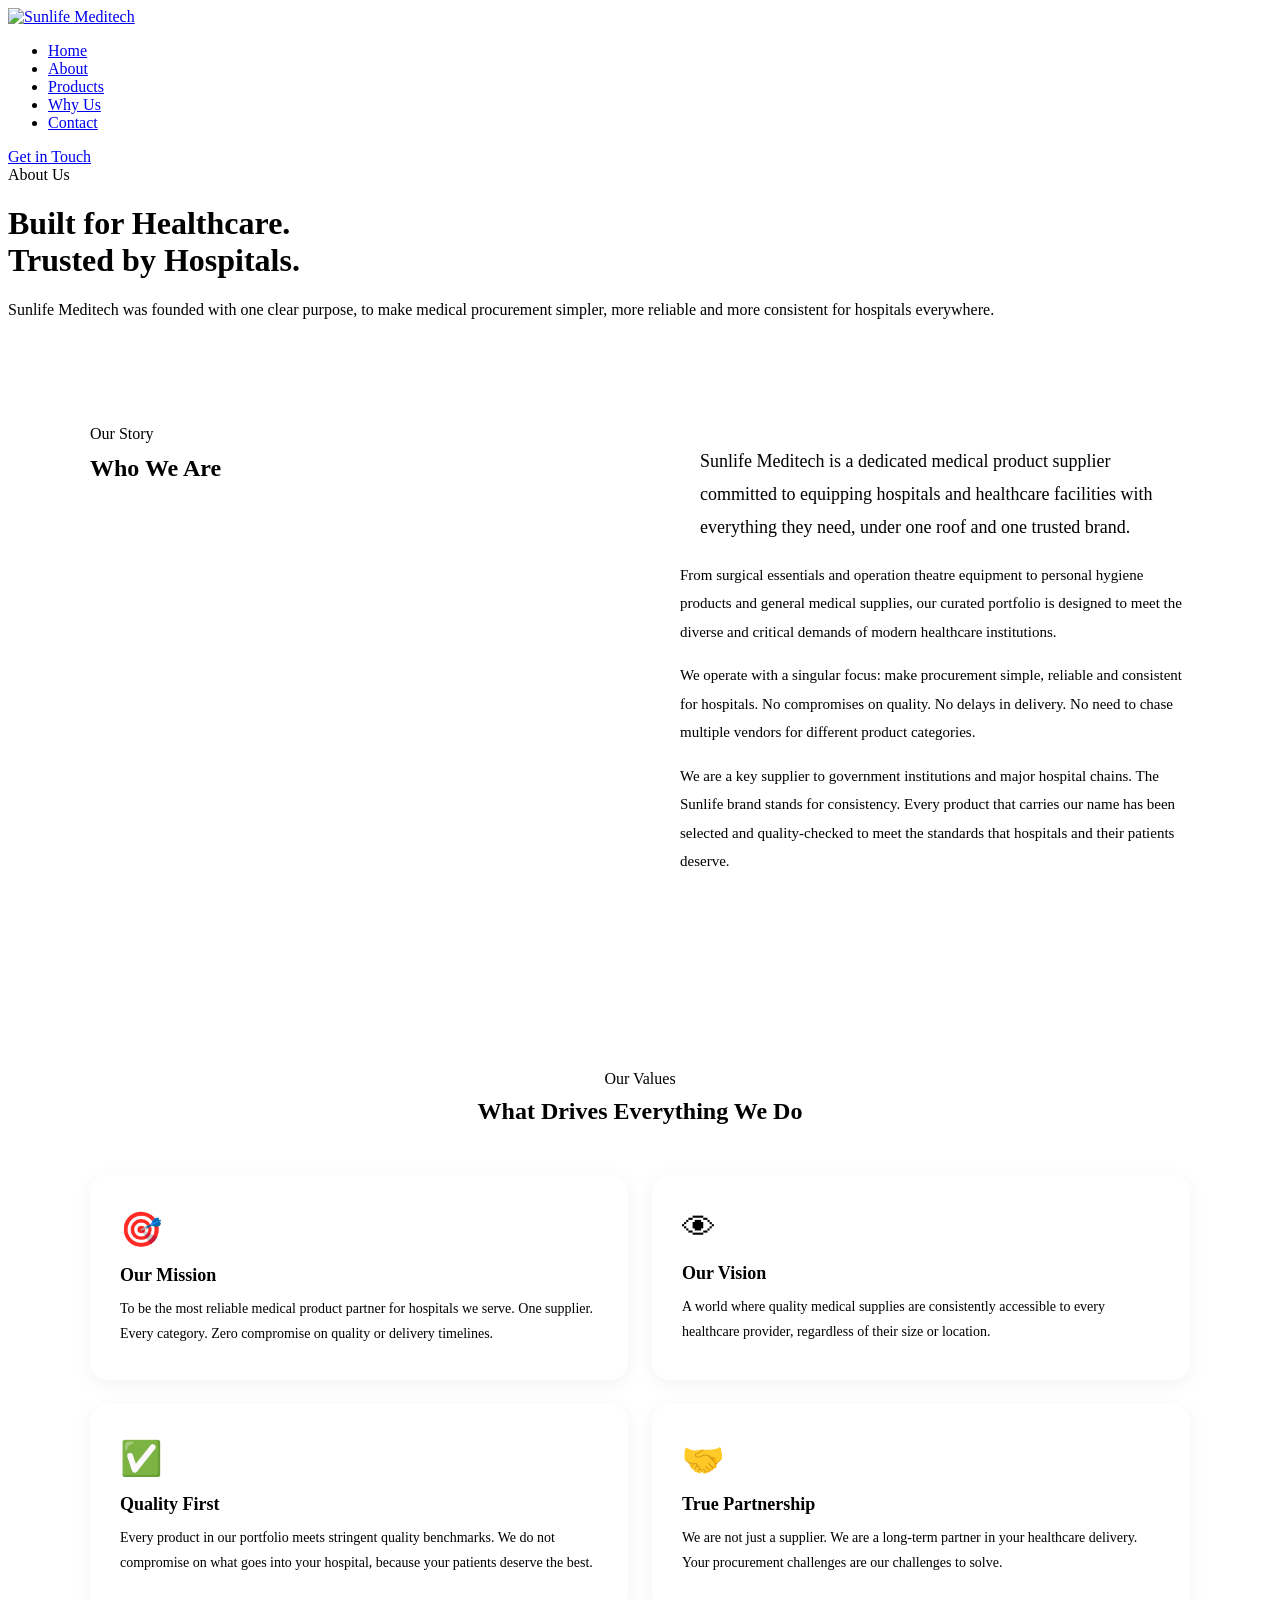
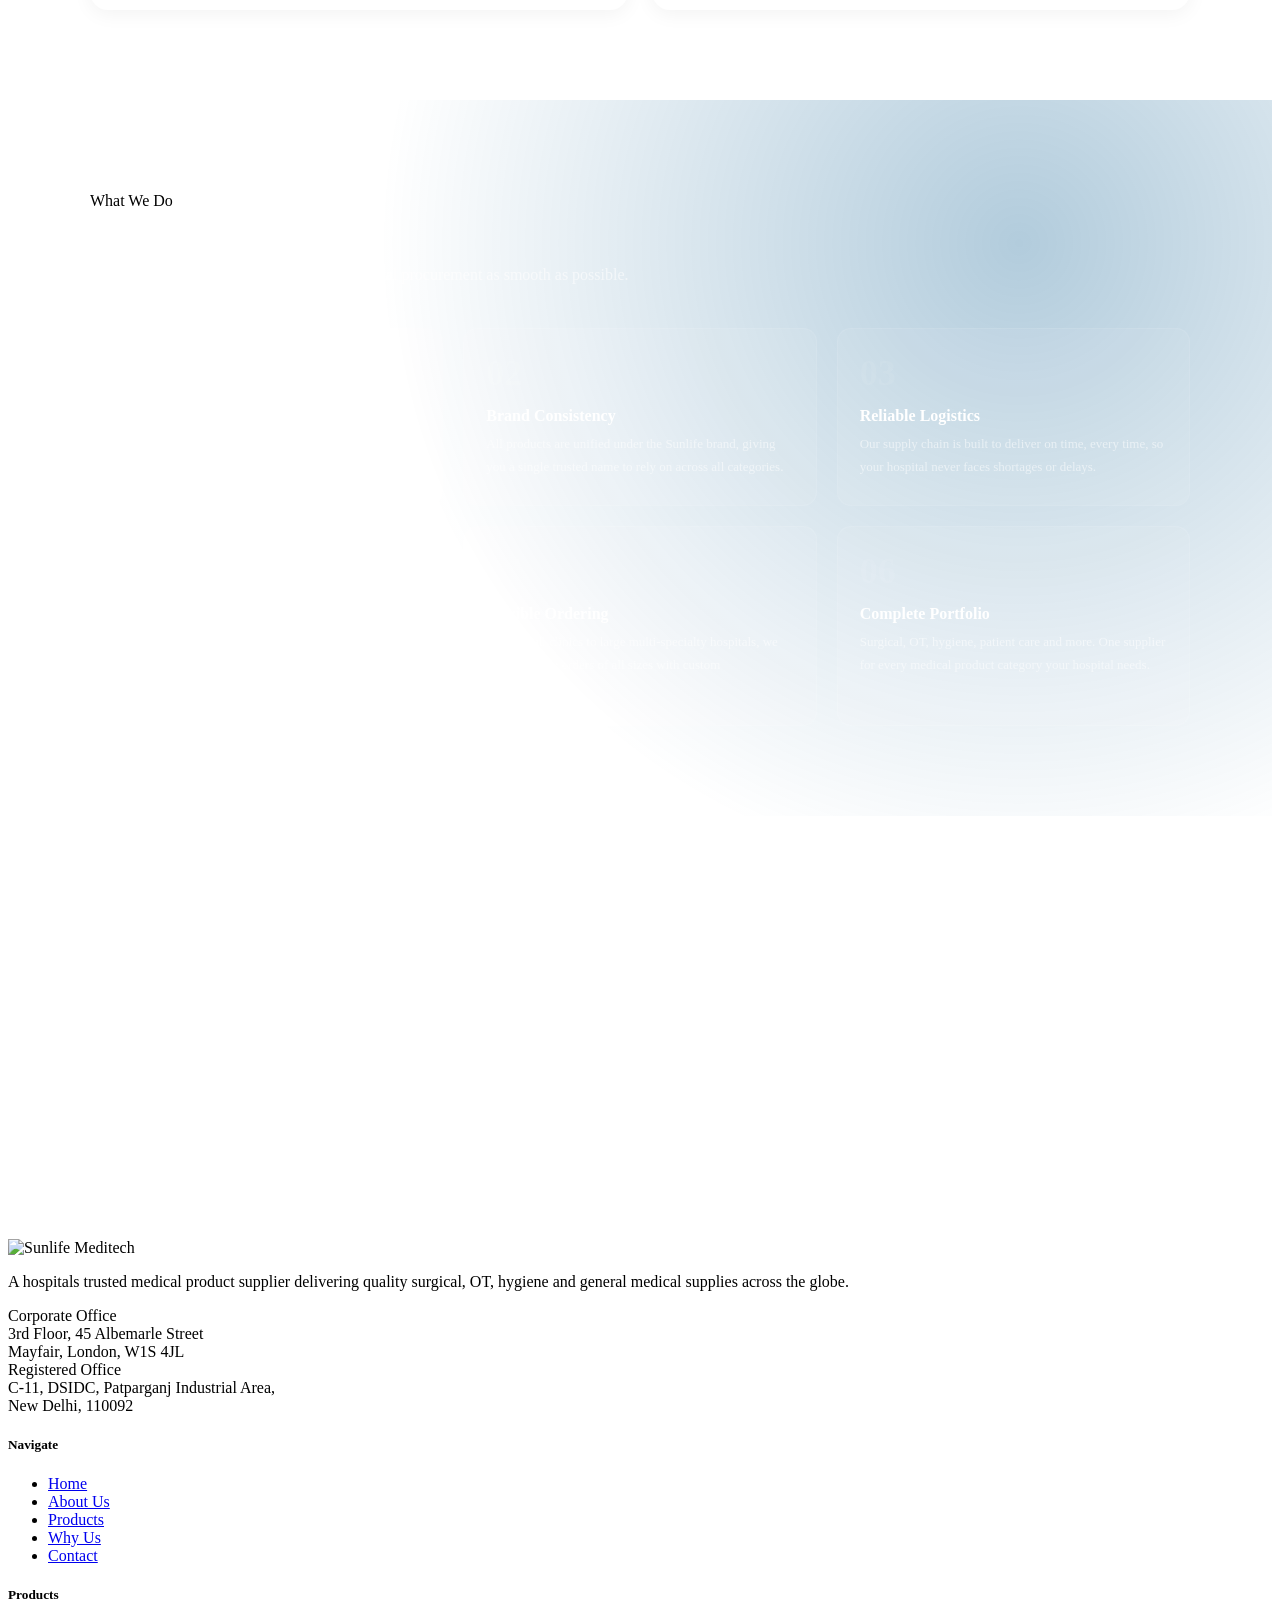
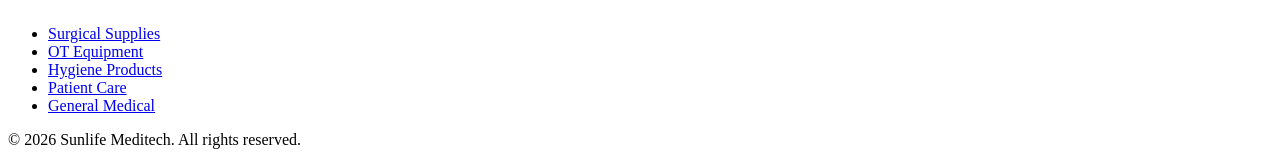
==== about.html @ 7b809739 "Add files via upload" ====
<!DOCTYPE html>
<html lang="en">
<head>
  <meta charset="UTF-8"/>
  <meta name="viewport" content="width=device-width, initial-scale=1.0"/>
  <title>About Us | Sunlife Meditech</title>
  <link rel="stylesheet" href="css/style.css"/>
  <style>
    .story { padding: 90px 6%; background: var(--white); }
    .story-inner { max-width: 1100px; margin: 0 auto; display: grid; grid-template-columns: 1fr 1fr; gap: 80px; align-items: start; }
    .story-left { position: sticky; top: 100px; }
    .story-left .sec-title { margin-top: 12px; }
    .story-intro { font-size: 18px; font-weight: 400; line-height: 1.85; color: var(--text); margin: 20px 0 16px; border-left: 3px solid var(--orange); padding-left: 20px; }
    .story-body { font-size: 15px; color: var(--muted); line-height: 1.9; margin-bottom: 14px; }
    .values { padding: 90px 6%; background: var(--cream); }
    .values-inner { max-width: 1100px; margin: 0 auto; }
    .values-grid { display: grid; grid-template-columns: repeat(2,1fr); gap: 24px; margin-top: 50px; }
    .val-card { background: white; border-radius: 18px; padding: 34px 30px; box-shadow: 0 4px 20px rgba(0,0,0,0.05); border-top: 4px solid var(--blue); transition: transform 0.25s; }
    .val-card:hover { transform: translateY(-5px); }
    .val-card:nth-child(even) { border-top-color: var(--orange); }
    .val-card .vc-icon { font-size: 34px; margin-bottom: 16px; }
    .val-card .vc-title { font-size: 18px; font-weight: 700; color: var(--text); margin-bottom: 10px; }
    .val-card .vc-body { font-size: 14px; color: var(--muted); line-height: 1.8; }
    .what-we-do { padding: 90px 6%; background: var(--dark); position: relative; overflow: hidden; }
    .what-we-do::before { content: ''; position: absolute; inset: 0; background: radial-gradient(circle at 80% 20%, rgba(0,86,140,0.3) 0%, transparent 55%); }
    .wwd-inner { max-width: 1100px; margin: 0 auto; position: relative; z-index: 1; }
    .wwd-inner .sec-title { color: white; }
    .wwd-inner .sec-title span { color: var(--orange); }
    .wwd-inner .sec-sub { color: rgba(255,255,255,0.55); margin-bottom: 50px; }
    .wwd-grid { display: grid; grid-template-columns: repeat(3,1fr); gap: 20px; }
    .wwd-item { background: rgba(255,255,255,0.05); border: 1px solid rgba(255,255,255,0.08); border-radius: 14px; padding: 26px 22px; }
    .wwd-item .wi-num { font-size: 36px; font-weight: 800; color: rgba(255,255,255,0.06); line-height: 1; margin-bottom: 16px; }
    .wwd-item .wi-title { font-size: 16px; font-weight: 700; color: white; margin-bottom: 8px; }
    .wwd-item .wi-body { font-size: 13px; color: rgba(255,255,255,0.55); line-height: 1.75; }
    .commitment { padding: 90px 6%; background: var(--blue); }
    .commitment-inner { max-width: 900px; margin: 0 auto; text-align: center; }
    .commitment-inner h2 { font-size: clamp(28px, 4vw, 44px); font-weight: 800; color: white; line-height: 1.2; margin-bottom: 20px; }
    .commitment-inner p { font-size: 16px; color: rgba(255,255,255,0.75); line-height: 1.85; margin-bottom: 14px; }
    .commitment-inner a { display: inline-flex; align-items: center; gap: 8px; background: var(--orange); color: white; padding: 14px 32px; border-radius: 8px; font-weight: 700; font-size: 14px; text-decoration: none; margin-top: 16px; transition: all 0.2s; }
    .commitment-inner a:hover { background: var(--orange-deep); transform: translateY(-2px); }
    @media (max-width: 960px) { .story-inner { grid-template-columns: 1fr; } .story-left { position: static; } .values-grid { grid-template-columns: 1fr; } .wwd-grid { grid-template-columns: 1fr 1fr; } }
    @media (max-width: 640px) { .wwd-grid { grid-template-columns: 1fr; } }
  </style>
</head>
<body>
<nav id="mainNav" class="solid">
  <a href="index.html" class="logo-wrap"><img src="images/logo.png" alt="Sunlife Meditech"/></a>
  <ul class="nav-links" id="navLinks">
    <li><a href="index.html">Home</a></li>
    <li><a href="about.html" class="active">About</a></li>
    <li><a href="products.html">Products</a></li>
    <li><a href="why-us.html">Why Us</a></li>
    <li><a href="contact.html">Contact</a></li>
  </ul>
  <a href="contact.html" class="nav-btn">Get in Touch</a>
  <div class="hamburger" onclick="toggleMenu()"><span></span><span></span><span></span></div>
</nav>
<div class="page-hero">
  <div class="page-hero-inner">
    <div class="page-hero-tag">About Us</div>
    <h1>Built for <span>Healthcare.</span><br>Trusted by Hospitals.</h1>
    <p>Sunlife Meditech was founded with one clear purpose, to make medical procurement simpler, more reliable and more consistent for hospitals everywhere.</p>
  </div>
</div>
<section class="story">
  <div class="story-inner">
    <div class="story-left rl">
      <div class="sec-tag">Our Story</div>
      <h2 class="sec-title">Who We <span>Are</span></h2>
    </div>
    <div class="reveal">
      <p class="story-intro">Sunlife Meditech is a dedicated medical product supplier committed to equipping hospitals and healthcare facilities with everything they need, under one roof and one trusted brand.</p>
      <p class="story-body">From surgical essentials and operation theatre equipment to personal hygiene products and general medical supplies, our curated portfolio is designed to meet the diverse and critical demands of modern healthcare institutions.</p>
      <p class="story-body">We operate with a singular focus: make procurement simple, reliable and consistent for hospitals. No compromises on quality. No delays in delivery. No need to chase multiple vendors for different product categories.</p>
      <p class="story-body">We are a key supplier to government institutions and major hospital chains. The Sunlife brand stands for consistency. Every product that carries our name has been selected and quality-checked to meet the standards that hospitals and their patients deserve.</p>
    </div>
  </div>
</section>
<section class="values">
  <div class="values-inner">
    <div class="reveal" style="text-align:center;max-width:600px;margin:0 auto;">
      <div class="sec-tag" style="justify-content:center">Our Values</div>
      <h2 class="sec-title" style="margin-top:10px">What Drives <span>Everything We Do</span></h2>
    </div>
    <div class="values-grid">
      <div class="val-card reveal"><div class="vc-icon">&#127919;</div><div class="vc-title">Our Mission</div><div class="vc-body">To be the most reliable medical product partner for hospitals we serve. One supplier. Every category. Zero compromise on quality or delivery timelines.</div></div>
      <div class="val-card reveal"><div class="vc-icon">&#128065;</div><div class="vc-title">Our Vision</div><div class="vc-body">A world where quality medical supplies are consistently accessible to every healthcare provider, regardless of their size or location.</div></div>
      <div class="val-card reveal"><div class="vc-icon">&#9989;</div><div class="vc-title">Quality First</div><div class="vc-body">Every product in our portfolio meets stringent quality benchmarks. We do not compromise on what goes into your hospital, because your patients deserve the best.</div></div>
      <div class="val-card reveal"><div class="vc-icon">&#129309;</div><div class="vc-title">True Partnership</div><div class="vc-body">We are not just a supplier. We are a long-term partner in your healthcare delivery. Your procurement challenges are our challenges to solve.</div></div>
    </div>
  </div>
</section>
<section class="what-we-do">
  <div class="wwd-inner">
    <div class="reveal">
      <div class="sec-tag" style="color:var(--orange)"><span style="background:var(--orange);width:28px;height:2px;display:block"></span>What We Do</div>
      <h2 class="sec-title" style="margin-top:10px">How We <span>Serve Hospitals</span></h2>
      <p class="sec-sub" style="margin-top:12px;margin-bottom:44px;">Our operations are built around making hospital procurement as smooth as possible.</p>
    </div>
    <div class="wwd-grid">
      <div class="wwd-item reveal"><div class="wi-num">01</div><div class="wi-title">Product Sourcing</div><div class="wi-body">We source and quality-check every product in our portfolio, ensuring only the best reaches your facility.</div></div>
      <div class="wwd-item reveal"><div class="wi-num">02</div><div class="wi-title">Brand Consistency</div><div class="wi-body">All products are unified under the Sunlife brand, giving you a single trusted name to rely on across all categories.</div></div>
      <div class="wwd-item reveal"><div class="wi-num">03</div><div class="wi-title">Reliable Logistics</div><div class="wi-body">Our supply chain is built to deliver on time, every time, so your hospital never faces shortages or delays.</div></div>
      <div class="wwd-item reveal"><div class="wi-num">04</div><div class="wi-title">Dedicated Support</div><div class="wi-body">A dedicated account team manages your orders and resolves any queries quickly and professionally.</div></div>
      <div class="wwd-item reveal"><div class="wi-num">05</div><div class="wi-title">Flexible Ordering</div><div class="wi-body">From small clinics to large multi-specialty hospitals, we accommodate orders of all sizes with custom requirements.</div></div>
      <div class="wwd-item reveal"><div class="wi-num">06</div><div class="wi-title">Complete Portfolio</div><div class="wi-body">Surgical, OT, hygiene, patient care and more. One supplier for every medical product category your hospital needs.</div></div>
    </div>
  </div>
</section>
<section class="commitment">
  <div class="commitment-inner reveal">
    <h2>Our Commitment to You</h2>
    <p>When you partner with Sunlife Meditech, you get more than products. You get a team that is invested in the smooth running of your hospital, a consistent supply of quality-certified products, and a single point of contact for all your medical supply needs.</p>
    <a href="contact.html">Start a Conversation &#8594;</a>
  </div>
</section>
<footer>
  <div class="footer-inner">
    <div class="footer-brand">
      <div class="footer-logo"><img src="images/logo.png" alt="Sunlife Meditech"/></div>
      <p>A hospitals trusted medical product supplier delivering quality surgical, OT, hygiene and general medical supplies across the globe.</p>
      <div class="footer-offices">
        <div class="fo-block"><div class="fo-label">Corporate Office</div><div class="fo-addr">3rd Floor, 45 Albemarle Street<br>Mayfair, London, W1S 4JL</div></div>
        <div class="fo-block"><div class="fo-label">Registered Office</div><div class="fo-addr">C-11, DSIDC, Patparganj Industrial Area,<br>New Delhi, 110092</div></div>
      </div>
    </div>
    <div class="footer-col"><h5>Navigate</h5><ul><li><a href="index.html">Home</a></li><li><a href="about.html">About Us</a></li><li><a href="products.html">Products</a></li><li><a href="why-us.html">Why Us</a></li><li><a href="contact.html">Contact</a></li></ul></div>
    <div class="footer-col"><h5>Products</h5><ul><li><a href="products.html">Surgical Supplies</a></li><li><a href="products.html">OT Equipment</a></li><li><a href="products.html">Hygiene Products</a></li><li><a href="products.html">Patient Care</a></li><li><a href="products.html">General Medical</a></li></ul></div>
  </div>
  <div class="footer-bottom"><p>&#169; 2026 <span>Sunlife Meditech</span>. All rights reserved.</p></div>
</footer>
<script src="js/main.js"></script>
</body>
</html>
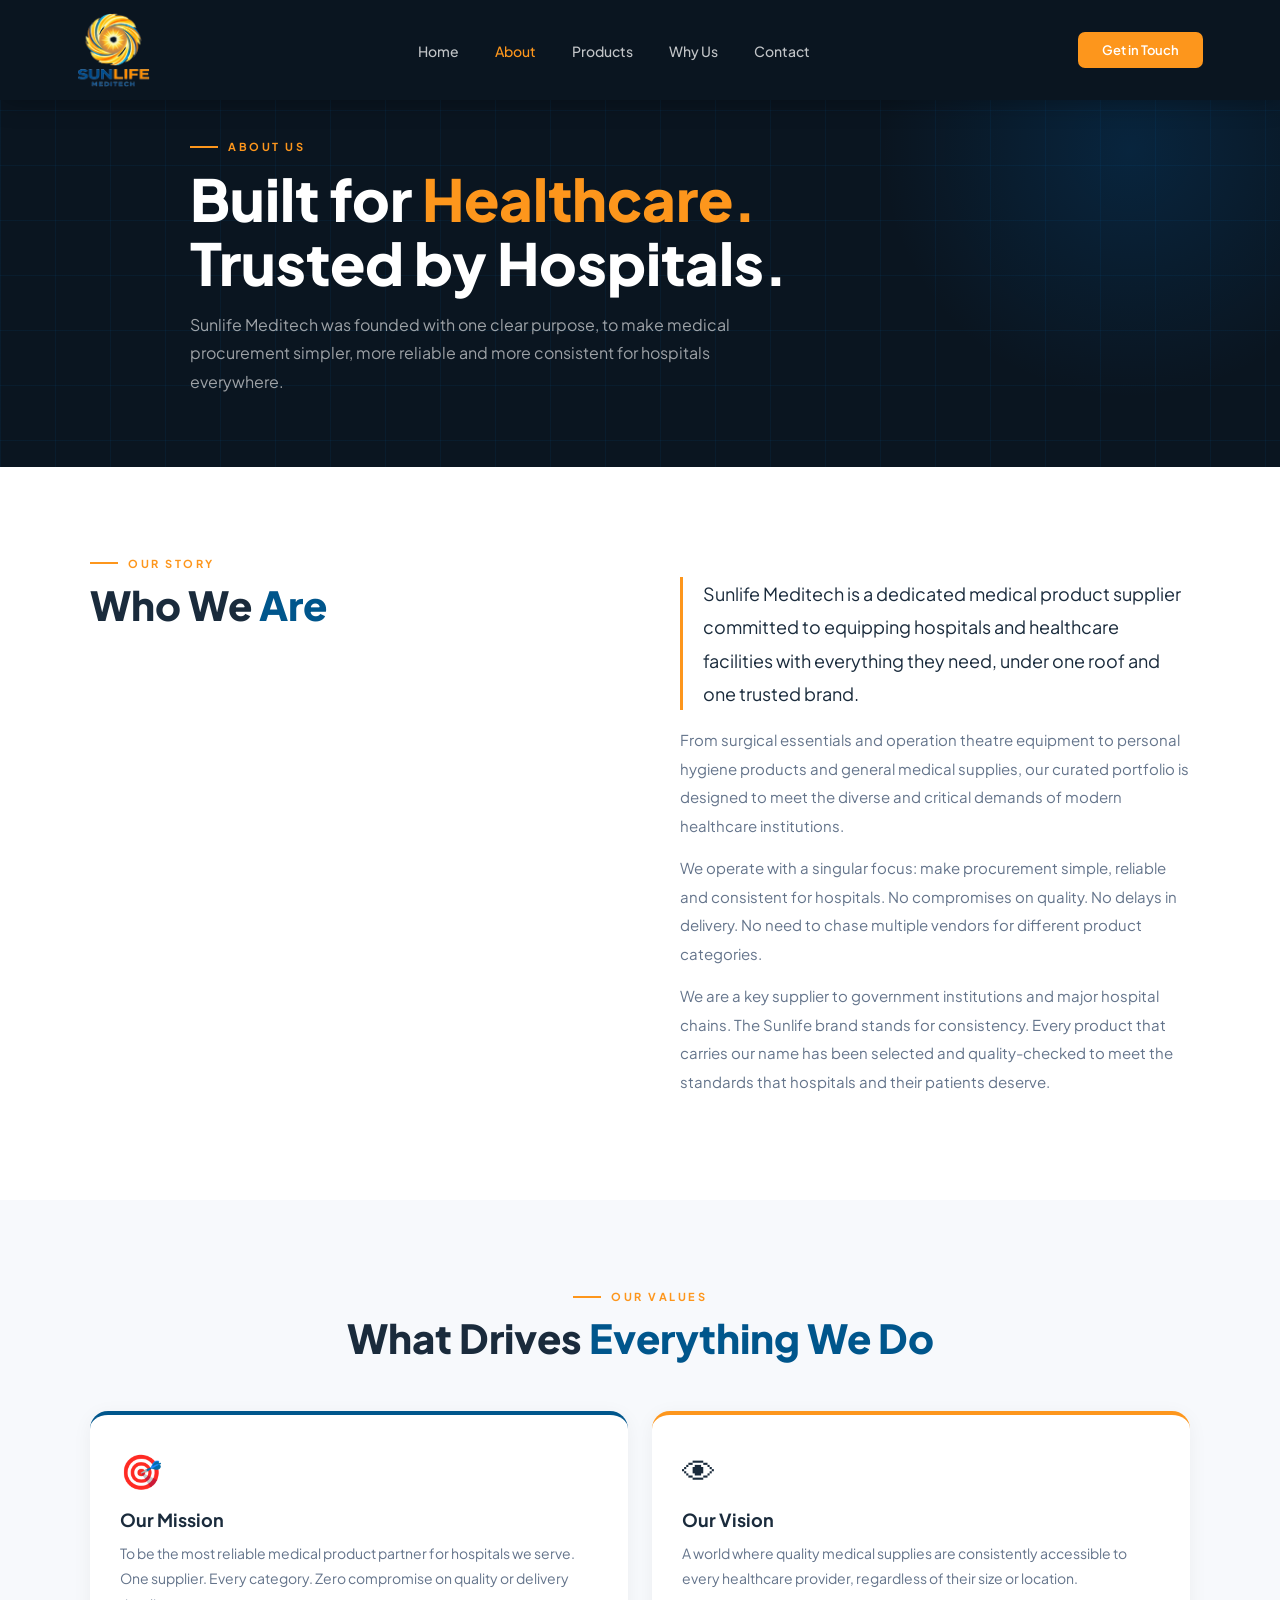
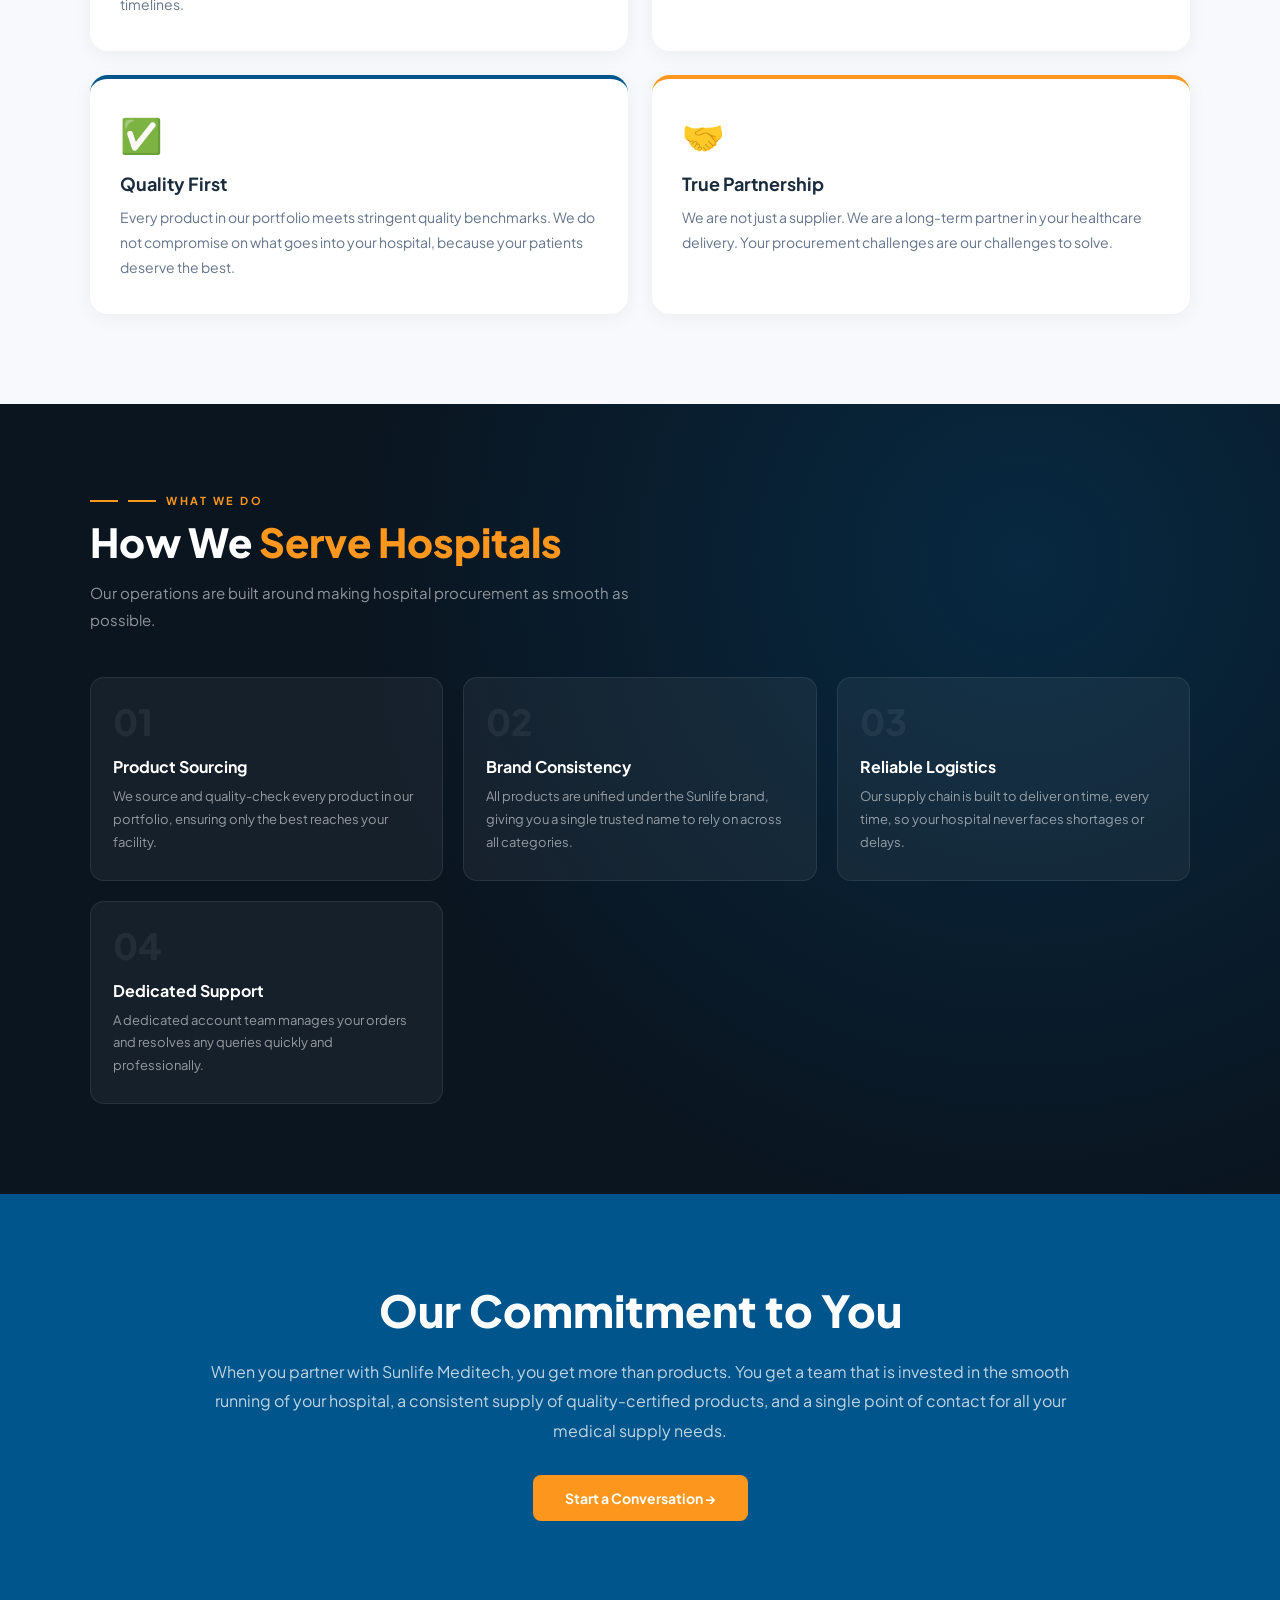
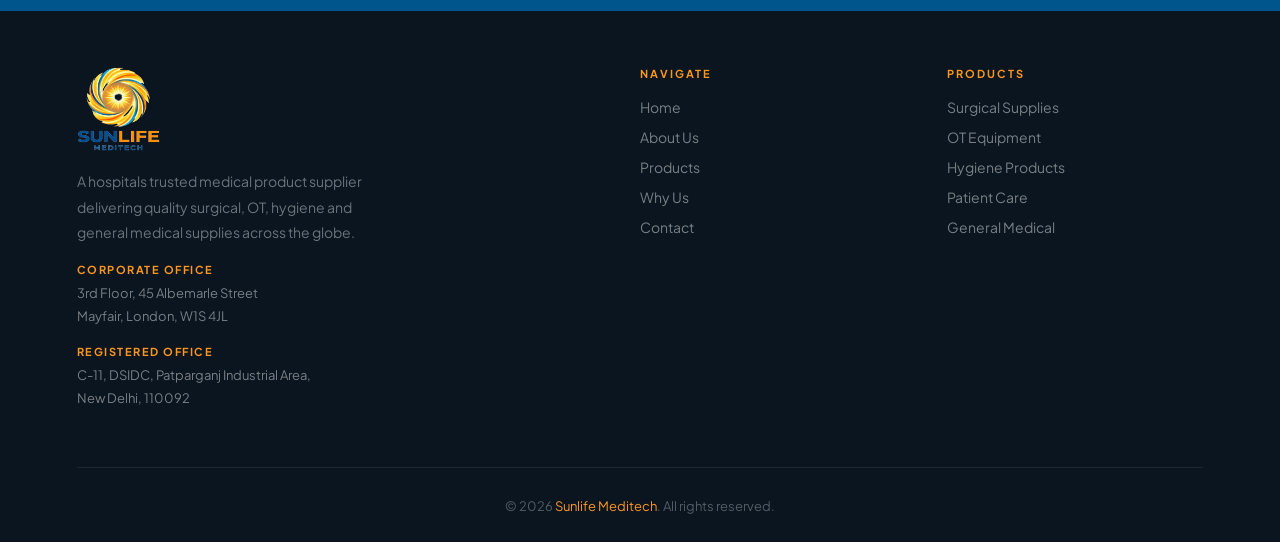
==== commit d36b74aa: "Update logo image source in about.html" ====
--- a/about.html
+++ b/about.html
@@ -44,7 +44,7 @@
 </head>
 <body>
 <nav id="mainNav" class="solid">
-  <a href="index.html" class="logo-wrap"><img src="images/logo.png" alt="Sunlife Meditech"/></a>
+  <a href="index.html" class="logo-wrap"><img src="images/logo%20(3).png" alt="Sunlife Meditech"/></a>
   <ul class="nav-links" id="navLinks">
     <li><a href="index.html">Home</a></li>
     <li><a href="about.html" class="active">About</a></li>
@@ -117,7 +117,7 @@
 <footer>
   <div class="footer-inner">
     <div class="footer-brand">
-      <div class="footer-logo"><img src="images/logo.png" alt="Sunlife Meditech"/></div>
+      <div class="footer-logo"><img src="images/logo%20(3).png" alt="Sunlife Meditech"/></div>
       <p>A hospitals trusted medical product supplier delivering quality surgical, OT, hygiene and general medical supplies across the globe.</p>
       <div class="footer-offices">
         <div class="fo-block"><div class="fo-label">Corporate Office</div><div class="fo-addr">3rd Floor, 45 Albemarle Street<br>Mayfair, London, W1S 4JL</div></div>
--- a/css/style.css
+++ b/css/style.css
@@ -0,0 +1,94 @@
+@import url('https://fonts.googleapis.com/css2?family=Plus+Jakarta+Sans:wght@300;400;500;600;700;800&display=swap');
+
+:root {
+  --blue: #00568c;
+  --blue-deep: #003a61;
+  --blue-mid: #0072b8;
+  --blue-light: #e8f3fb;
+  --orange: #fd961c;
+  --orange-deep: #d97b0e;
+  --cream: #f7f9fc;
+  --white: #ffffff;
+  --dark: #0a1520;
+  --text: #1a2b3c;
+  --muted: #64748b;
+  --border: #e2e8f0;
+}
+
+*, *::before, *::after { margin: 0; padding: 0; box-sizing: border-box; }
+html { scroll-behavior: smooth; }
+body { font-family: 'Plus Jakarta Sans', sans-serif; background: var(--white); color: var(--text); overflow-x: hidden; }
+
+/* NAV */
+nav { position: fixed; top: 0; left: 0; width: 100%; z-index: 500; padding: 0 6%; display: flex; align-items: center; justify-content: space-between; height: 100px; transition: background 0.3s, box-shadow 0.3s; }
+nav.scrolled { background: #0a1520; backdrop-filter: blur(10px); box-shadow: 0 2px 24px rgba(0,0,0,0.3); }
+nav.solid { background: #0a1520; box-shadow: 0 2px 24px rgba(0,0,0,0.3); }
+.logo-wrap { display: flex; align-items: center; text-decoration: none; }
+.logo-wrap img { height: 74px; width: auto; object-fit: contain; }
+.footer-logo img { height: 84px; width: auto; object-fit: contain; }
+.nav-links { display: flex; gap: 36px; list-style: none; }
+.nav-links a { color: rgba(255,255,255,0.75); font-size: 14px; font-weight: 500; text-decoration: none; transition: color 0.2s; }
+.nav-links a:hover, .nav-links a.active { color: white; }
+.nav-links a.active { color: var(--orange); }
+.nav-btn { background: var(--orange); color: white; padding: 10px 24px; border-radius: 7px; font-weight: 600; font-size: 13px; text-decoration: none; transition: all 0.2s; }
+.nav-btn:hover { background: var(--orange-deep); }
+.hamburger { display: none; flex-direction: column; gap: 5px; cursor: pointer; }
+.hamburger span { width: 24px; height: 2px; background: white; border-radius: 2px; }
+
+/* PAGE HERO */
+.page-hero { background: var(--dark); padding: 140px 6% 70px; position: relative; overflow: hidden; }
+.page-hero::before { content: ''; position: absolute; inset: 0; background-image: linear-gradient(rgba(0,86,140,0.12) 1px, transparent 1px), linear-gradient(90deg, rgba(0,86,140,0.12) 1px, transparent 1px); background-size: 55px 55px; }
+.page-hero::after { content: ''; position: absolute; top: -100px; right: -100px; width: 500px; height: 500px; border-radius: 50%; background: radial-gradient(circle, rgba(0,100,180,0.2) 0%, transparent 70%); }
+.page-hero-inner { max-width: 900px; margin: 0 auto; position: relative; z-index: 2; }
+.page-hero-tag { font-size: 11px; font-weight: 700; letter-spacing: 2.5px; text-transform: uppercase; color: var(--orange); display: flex; align-items: center; gap: 10px; margin-bottom: 14px; }
+.page-hero-tag::before { content: ''; width: 28px; height: 2px; background: var(--orange); display: block; }
+.page-hero h1 { font-size: clamp(36px, 5vw, 58px); font-weight: 800; color: white; line-height: 1.1; margin-bottom: 16px; }
+.page-hero h1 span { color: var(--orange); }
+.page-hero p { font-size: 16px; color: rgba(255,255,255,0.6); line-height: 1.8; max-width: 600px; }
+
+/* SECTION COMMONS */
+.sec-tag { font-size: 11px; font-weight: 700; letter-spacing: 2.5px; text-transform: uppercase; color: var(--orange); display: flex; align-items: center; gap: 10px; margin-bottom: 12px; }
+.sec-tag::before { content: ''; width: 28px; height: 2px; background: var(--orange); display: block; }
+.sec-title { font-size: clamp(26px, 3.5vw, 40px); font-weight: 800; line-height: 1.15; color: var(--text); margin-bottom: 14px; }
+.sec-title span { color: var(--blue); }
+.sec-sub { font-size: 15px; color: var(--muted); line-height: 1.8; max-width: 580px; }
+
+/* TICKER */
+.ticker-wrap { background: var(--orange); padding: 11px 0; overflow: hidden; }
+.ticker { display: flex; white-space: nowrap; animation: tickerAnim 28s linear infinite; }
+.ticker-item { display: inline-flex; align-items: center; gap: 12px; font-size: 11px; font-weight: 700; letter-spacing: 2px; text-transform: uppercase; color: white; padding: 0 28px; }
+.ticker-item .sep { width: 5px; height: 5px; background: rgba(255,255,255,0.5); border-radius: 50%; }
+@keyframes tickerAnim { from { transform: translateX(0); } to { transform: translateX(-50%); } }
+
+/* FOOTER */
+footer { background: #0a1520; padding: 56px 6% 28px; }
+.footer-inner { max-width: 1200px; margin: 0 auto; display: grid; grid-template-columns: 2fr 1fr 1fr; gap: 50px; padding-bottom: 40px; border-bottom: 1px solid rgba(255,255,255,0.08); }
+.footer-brand p { font-size: 14px; color: rgba(255,255,255,0.4); line-height: 1.8; margin-top: 14px; max-width: 290px; }
+.footer-logo img { height: 84px; width: auto; object-fit: contain; }
+.footer-offices { margin-top: 18px; }
+.fo-block { margin-bottom: 16px; }
+.fo-label { font-size: 11px; font-weight: 700; letter-spacing: 1.5px; text-transform: uppercase; color: var(--orange); margin-bottom: 6px; }
+.fo-addr { font-size: 13px; color: rgba(255,255,255,0.45); line-height: 1.8; }
+.footer-col h5 { font-size: 11px; letter-spacing: 2px; text-transform: uppercase; color: var(--orange); font-weight: 700; margin-bottom: 16px; }
+.footer-col ul { list-style: none; display: flex; flex-direction: column; gap: 9px; }
+.footer-col ul a { font-size: 14px; color: rgba(255,255,255,0.45); text-decoration: none; transition: color 0.2s; }
+.footer-col ul a:hover { color: white; }
+.footer-bottom { max-width: 1200px; margin: 26px auto 0; font-size: 13px; color: rgba(255,255,255,0.3); text-align: center; padding-top: 4px; }
+.footer-bottom span { color: var(--orange); }
+
+/* SCROLL REVEAL */
+.reveal { opacity: 0; transform: translateY(30px); transition: opacity 0.6s ease, transform 0.6s ease; }
+.reveal.up { opacity: 1; transform: translateY(0); }
+.rl { opacity: 0; transform: translateX(-30px); transition: opacity 0.6s ease, transform 0.6s ease; }
+.rl.up { opacity: 1; transform: translateX(0); }
+.rr { opacity: 0; transform: translateX(30px); transition: opacity 0.6s ease, transform 0.6s ease; }
+.rr.up { opacity: 1; transform: translateX(0); }
+
+/* RESPONSIVE */
+@media (max-width: 960px) { .footer-inner { grid-template-columns: 1fr; gap: 30px; } }
+@media (max-width: 640px) {
+  .nav-links, .nav-btn { display: none; }
+  .hamburger { display: flex; }
+  .nav-links.open { display: flex; flex-direction: column; position: absolute; top: 72px; left: 0; right: 0; background: var(--dark); padding: 20px 6%; gap: 18px; }
+  .footer-bottom { flex-direction: column; text-align: center; }
+}
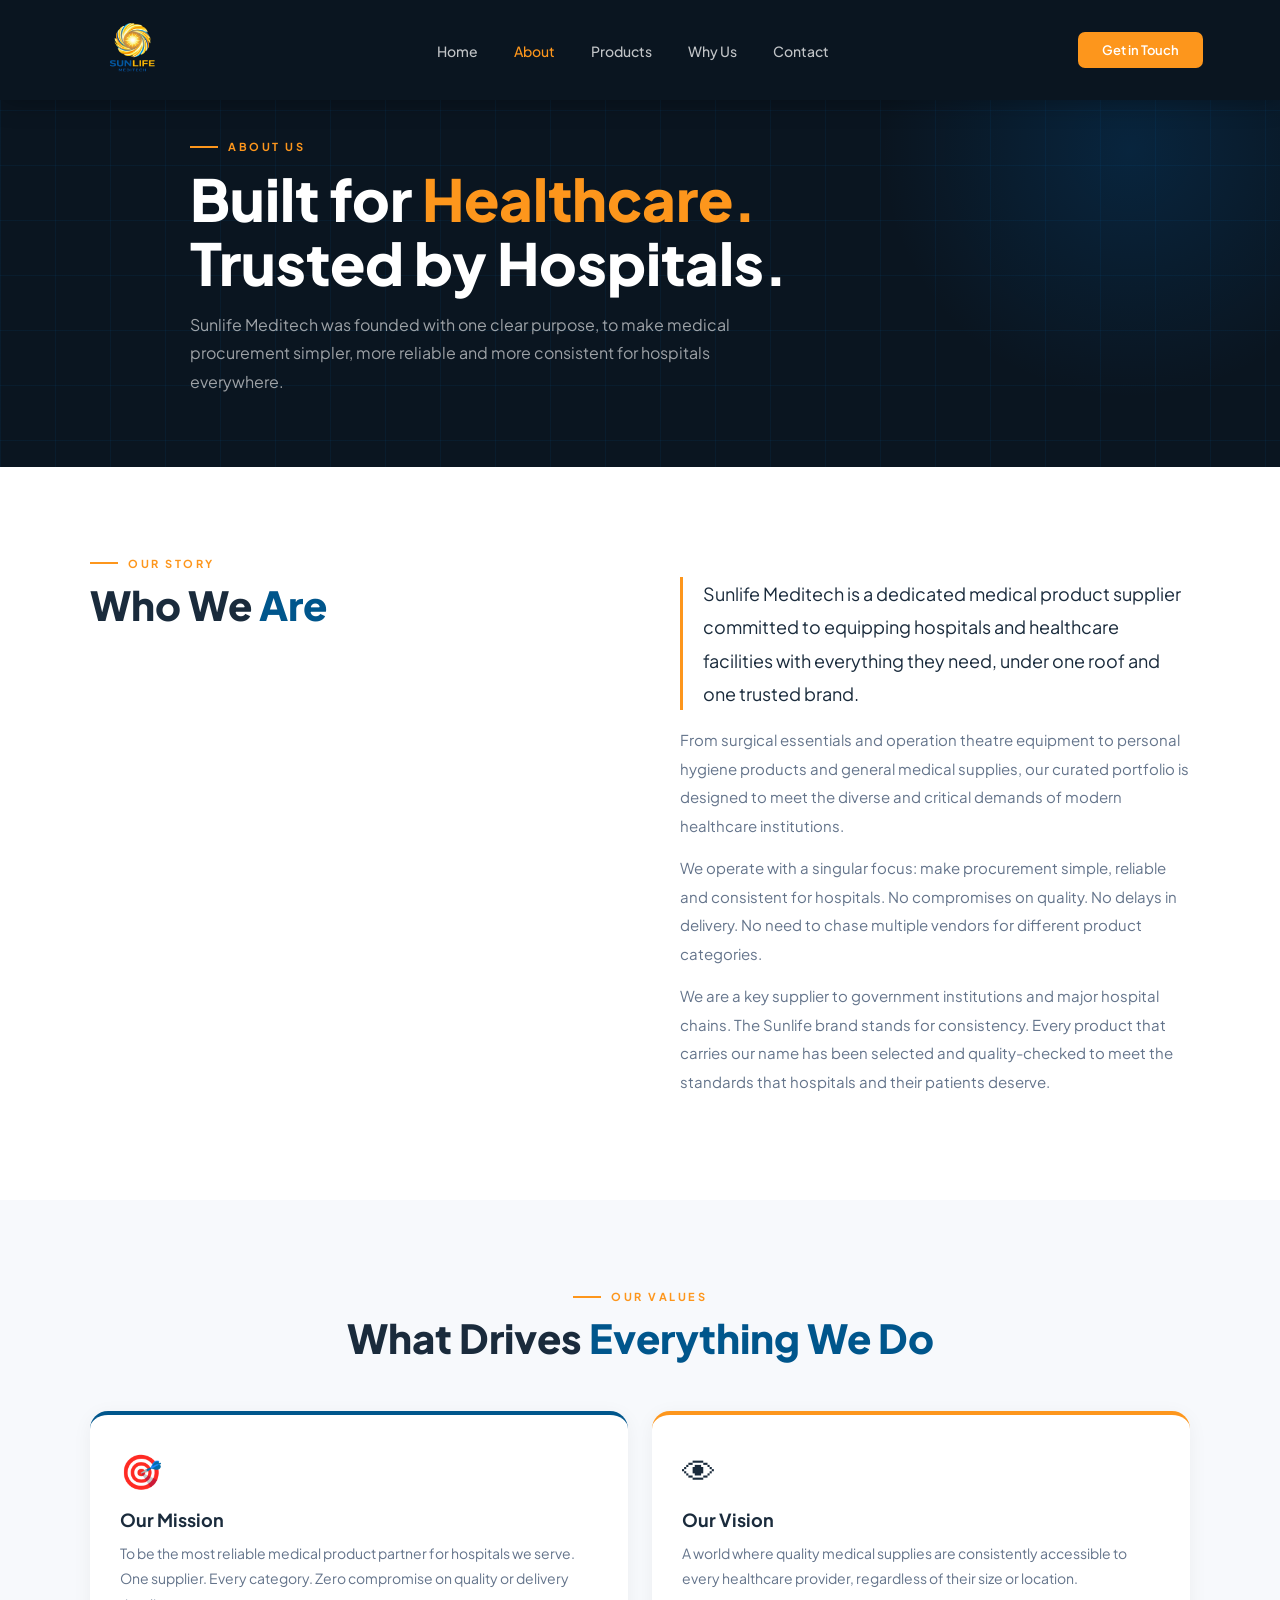
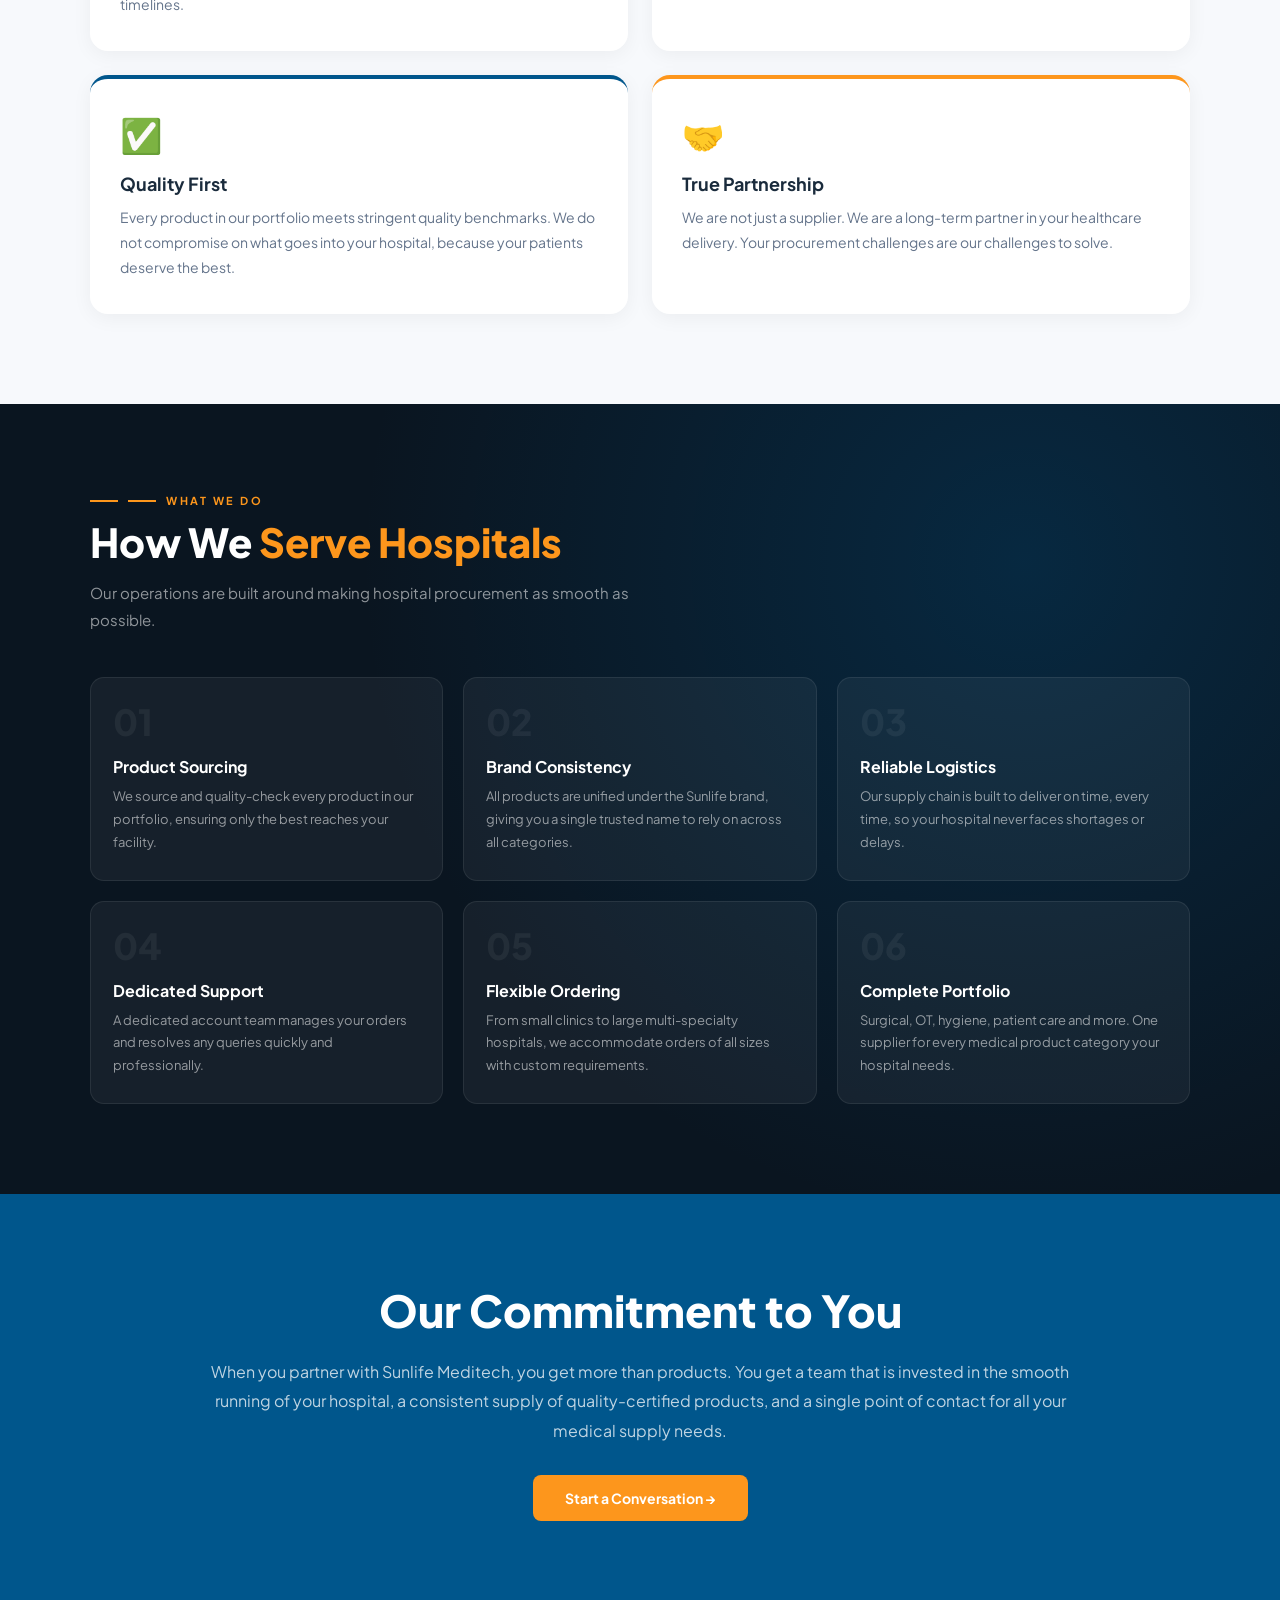
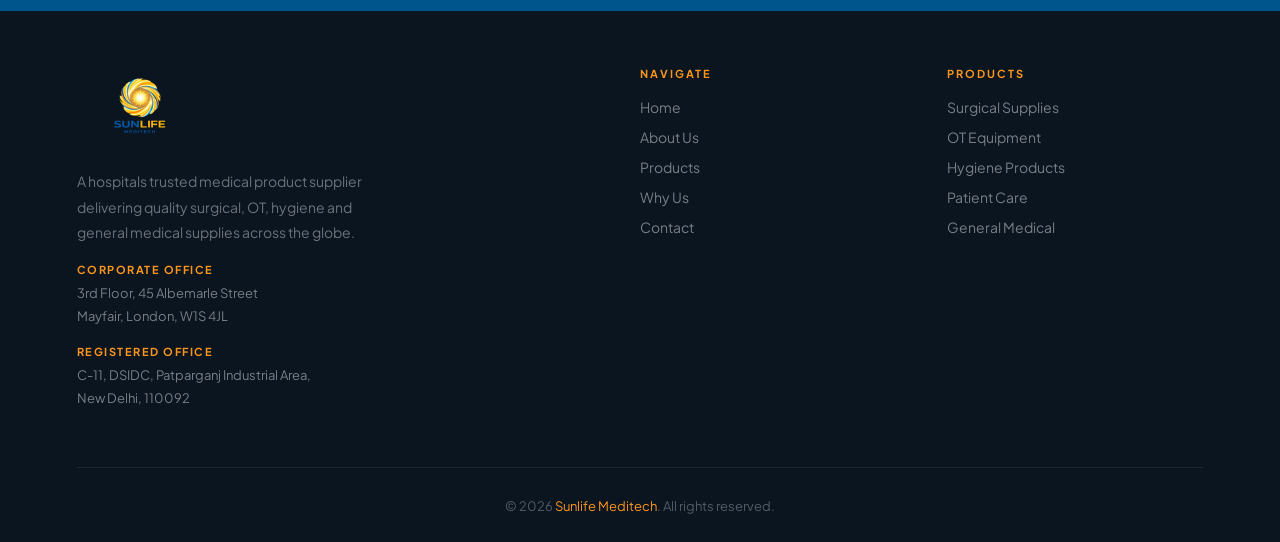
==== commit 29d5c281: "Update logo image source in about.html" ====
--- a/about.html
+++ b/about.html
@@ -44,7 +44,7 @@
 </head>
 <body>
 <nav id="mainNav" class="solid">
-  <a href="index.html" class="logo-wrap"><img src="images/logo%20(3).png" alt="Sunlife Meditech"/></a>
+  <a href="index.html" class="logo-wrap"><img src="images/logo.png" alt="Sunlife Meditech"/></a>
   <ul class="nav-links" id="navLinks">
     <li><a href="index.html">Home</a></li>
     <li><a href="about.html" class="active">About</a></li>
@@ -117,7 +117,7 @@
 <footer>
   <div class="footer-inner">
     <div class="footer-brand">
-      <div class="footer-logo"><img src="images/logo%20(3).png" alt="Sunlife Meditech"/></div>
+      <div class="footer-logo"><img src="images/logo.png" alt="Sunlife Meditech"/></div>
       <p>A hospitals trusted medical product supplier delivering quality surgical, OT, hygiene and general medical supplies across the globe.</p>
       <div class="footer-offices">
         <div class="fo-block"><div class="fo-label">Corporate Office</div><div class="fo-addr">3rd Floor, 45 Albemarle Street<br>Mayfair, London, W1S 4JL</div></div>
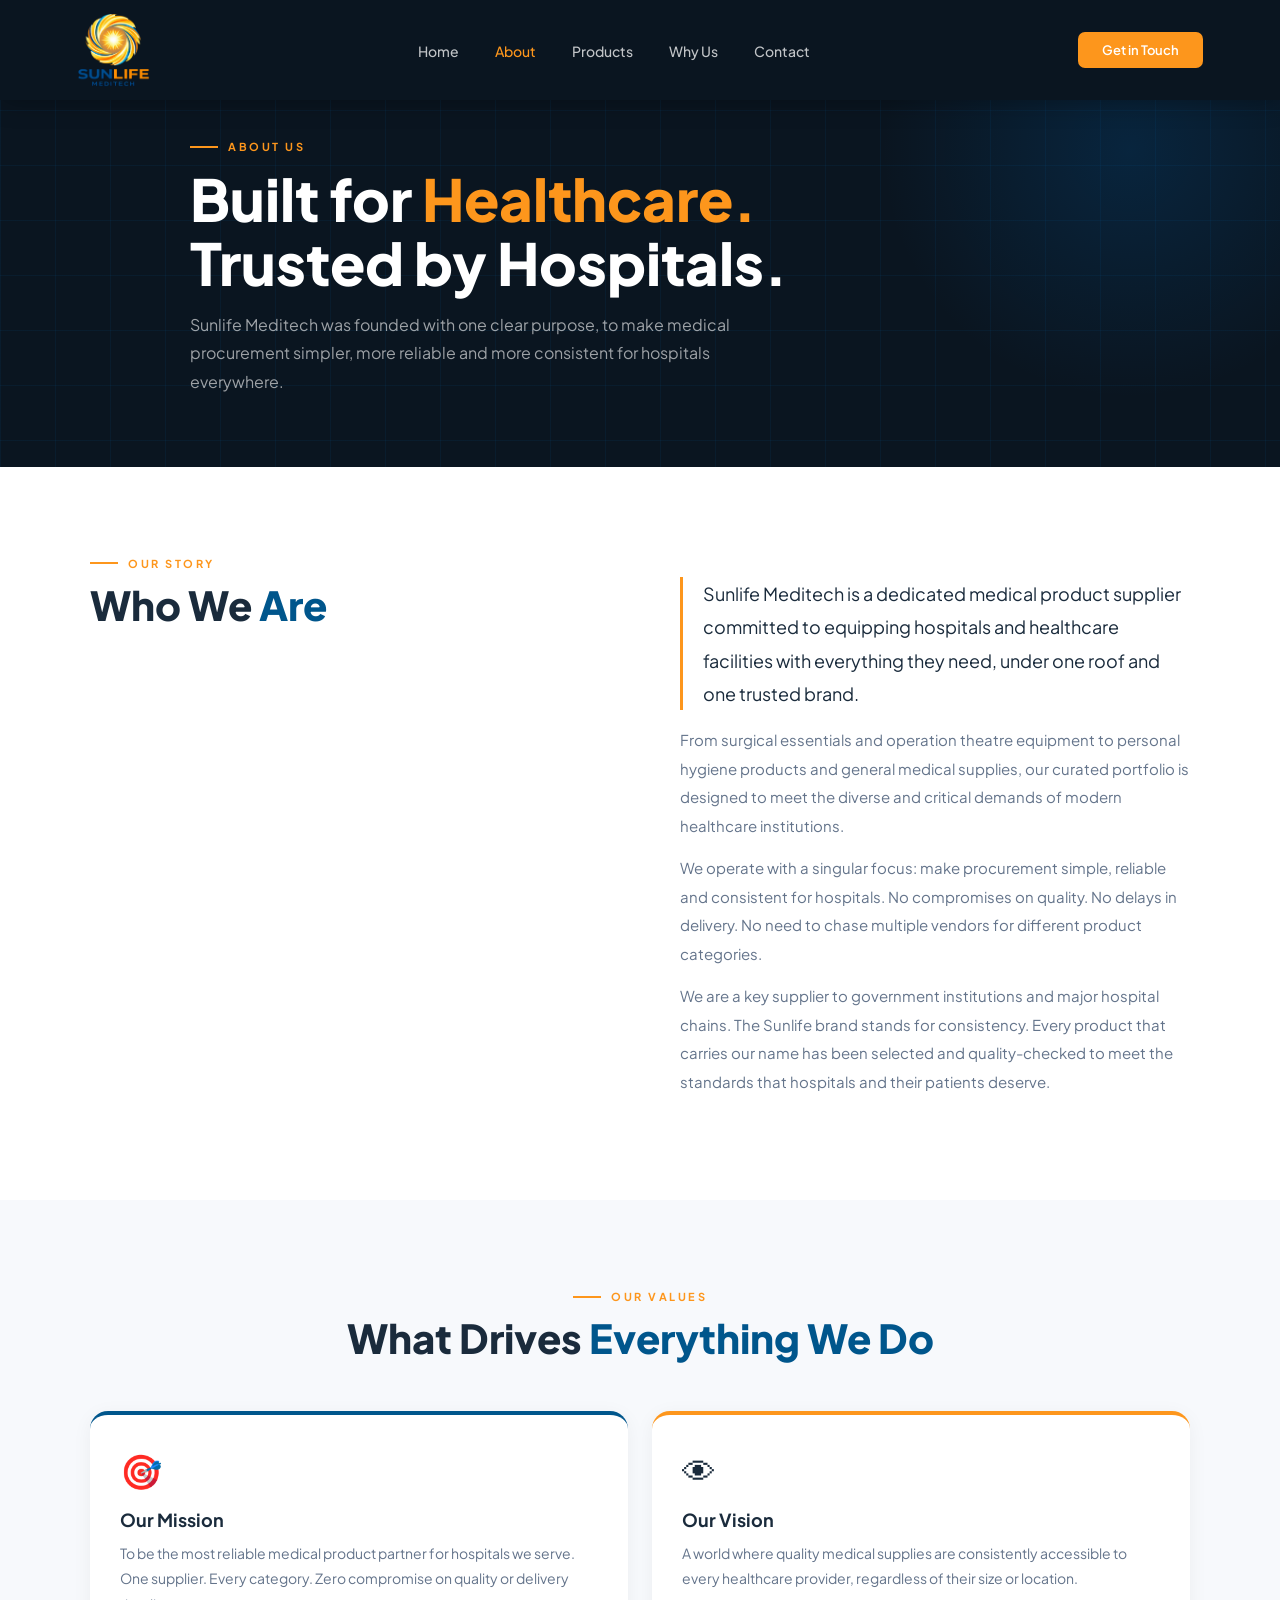
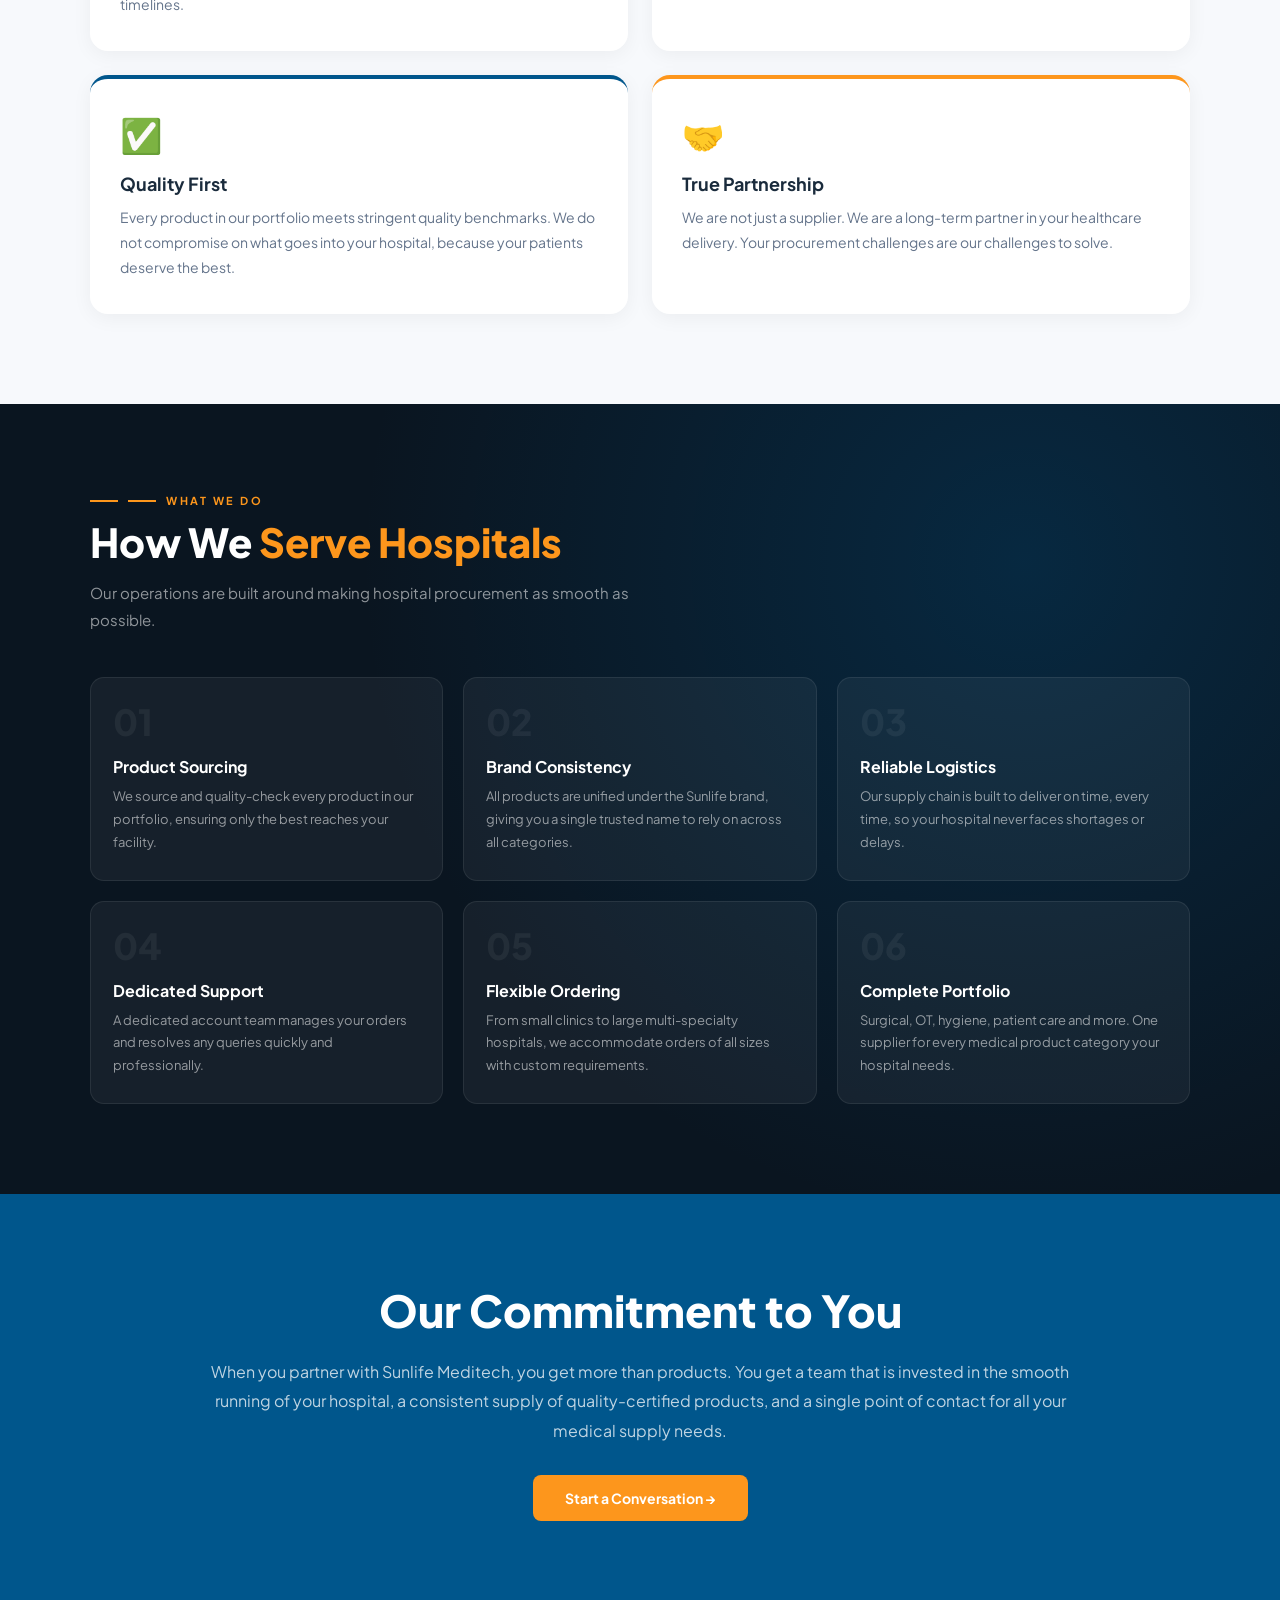
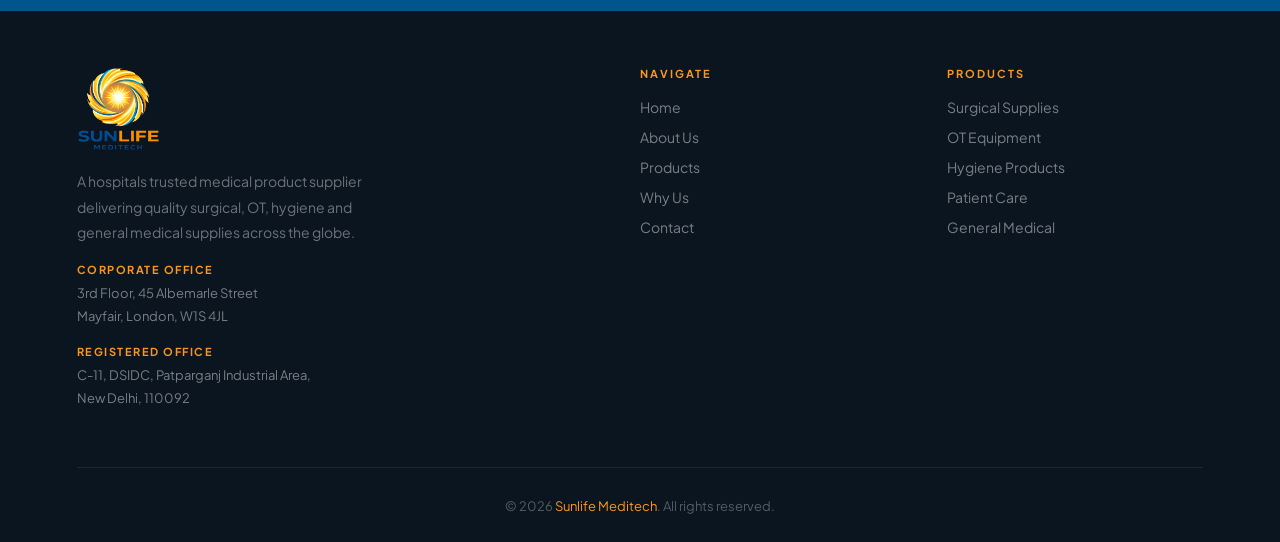
==== commit 06f2e4d5: "Update logo image source in about.html" ====
--- a/about.html
+++ b/about.html
@@ -44,7 +44,7 @@
 </head>
 <body>
 <nav id="mainNav" class="solid">
-  <a href="index.html" class="logo-wrap"><img src="images/logo.png" alt="Sunlife Meditech"/></a>
+  <a href="index.html" class="logo-wrap"><img src="images/logo%20(5).png" alt="Sunlife Meditech"/></a>
   <ul class="nav-links" id="navLinks">
     <li><a href="index.html">Home</a></li>
     <li><a href="about.html" class="active">About</a></li>
@@ -117,7 +117,7 @@
 <footer>
   <div class="footer-inner">
     <div class="footer-brand">
-      <div class="footer-logo"><img src="images/logo.png" alt="Sunlife Meditech"/></div>
+      <div class="footer-logo"><img src="images/logo%20(5).png" alt="Sunlife Meditech"/></div>
       <p>A hospitals trusted medical product supplier delivering quality surgical, OT, hygiene and general medical supplies across the globe.</p>
       <div class="footer-offices">
         <div class="fo-block"><div class="fo-label">Corporate Office</div><div class="fo-addr">3rd Floor, 45 Albemarle Street<br>Mayfair, London, W1S 4JL</div></div>
